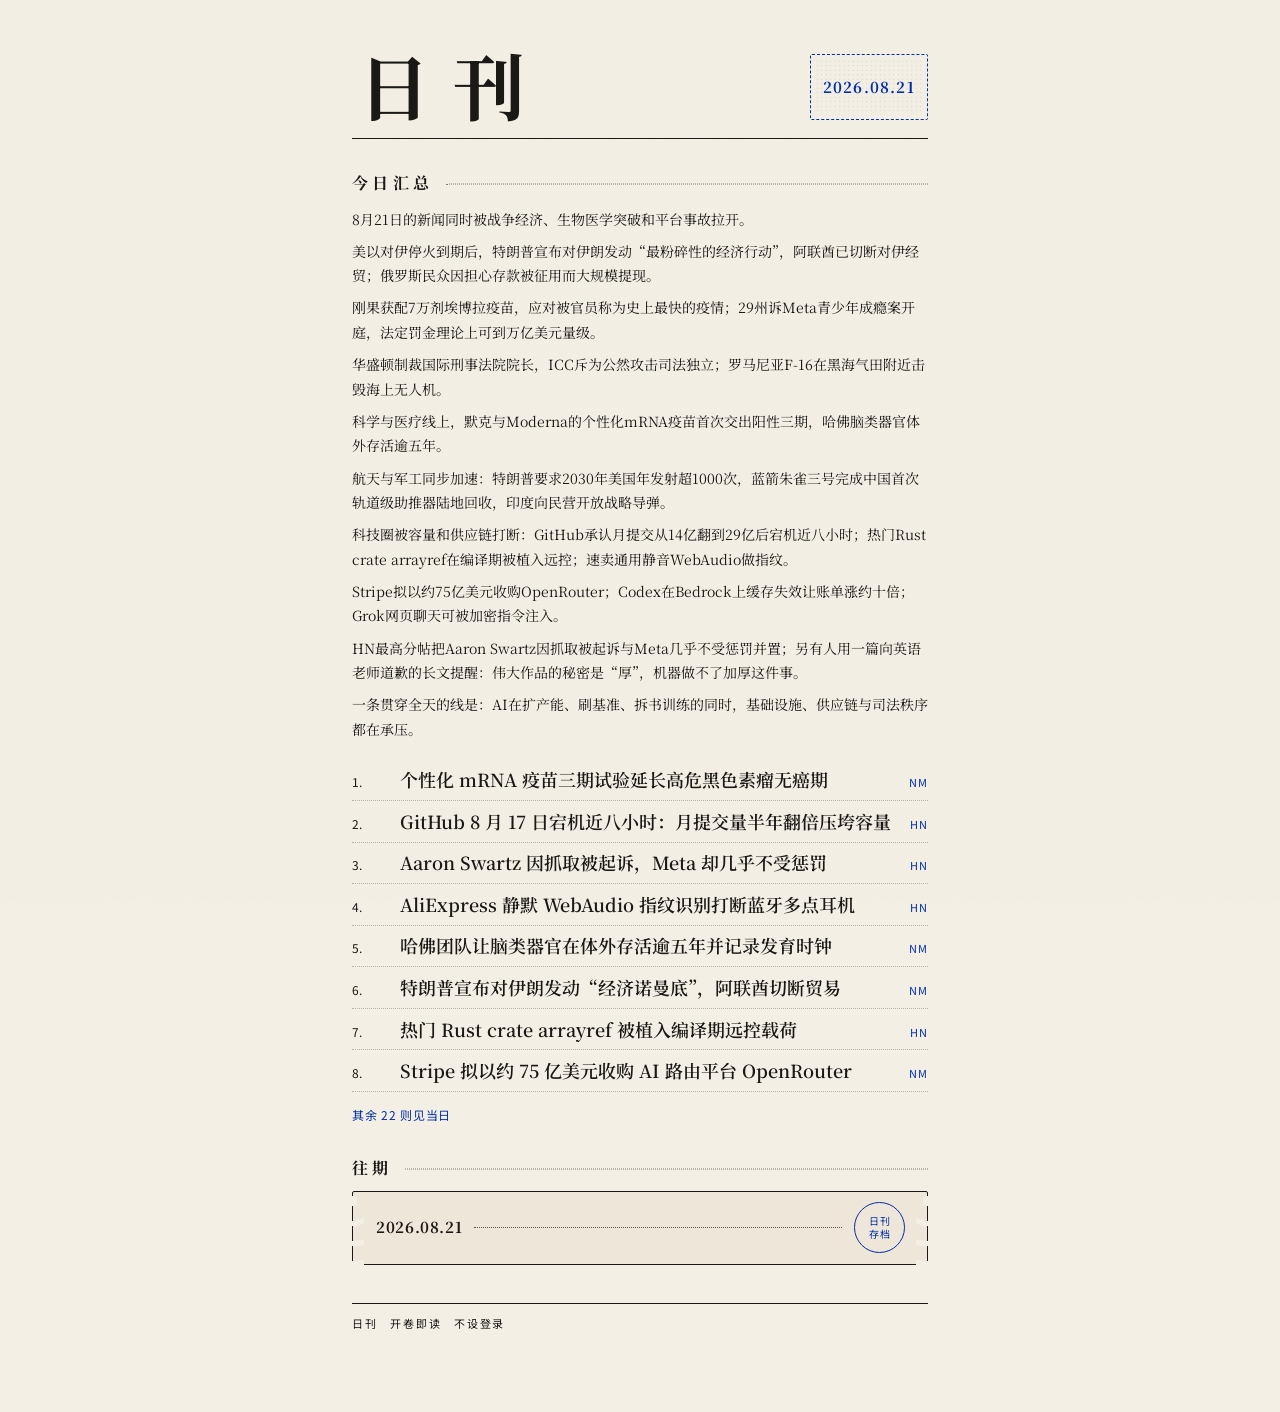
==== index.html @ c726f532 "Add 日刊 static site for 2026-08-21." ====
<!DOCTYPE html>
<html lang="zh-CN">
<head>
  <meta charset="utf-8">
  <meta name="viewport" content="width=device-width, initial-scale=1">
  <title>日刊</title>
  <meta name="description" content="日刊 · 纸本简报">
  <meta name="color-scheme" content="only light">
  <meta name="theme-color" content="#F4EFE4">
  <link rel="icon" href="favicon.svg" type="image/svg+xml">
  <link rel="preconnect" href="https://fonts.googleapis.com">
  <link rel="preconnect" href="https://fonts.gstatic.com" crossorigin>
  <link href="https://fonts.googleapis.com/css2?family=Noto+Sans+SC:wght@400;500;700&amp;family=Noto+Serif+SC:wght@400;600;700&amp;family=Source+Serif+4:ital,wght@1,400;1,600&amp;display=swap" rel="stylesheet">
  <link rel="stylesheet" href="css/style.css">
</head>
<body data-page="home">
  <div class="grain" aria-hidden="true"></div>
  <a class="skip" href="#main">跳到正文</a>
  <div class="page">
    <header class="masthead">
      <h1 class="wordmark"><a href="index.html">日刊</a></h1>
      <div class="stamp" id="stamp" aria-label="日期邮票"></div>
    </header>
    <hr class="rule">
    <main id="main">
      <section class="block" aria-labelledby="digest-h">
        <h2 id="digest-h" class="block__h">今日汇总</h2>
        <div id="digest"><p class="mute">载入中…</p></div>
      </section>
      <section class="block" aria-labelledby="back-h">
        <h2 id="back-h" class="block__h">往期</h2>
        <div id="editions"><p class="mute">载入中…</p></div>
      </section>
    </main>
    <footer class="colophon">
      <hr class="rule">
      <p>日刊　开卷即读　不设登录</p>
    </footer>
  </div>
  <script src="js/site.js"></script>
</body>
</html>
---- css/style.css ----
/* 日刊 · 印刷报纸。Token 与版心见 SPEC。 */
:root {
  --paper: #F4EFE4;
  --paper-2: #EDE6D9;
  --ink: #1A1916;
  --klein: #002FA7;
  --klein-visited: #3D4A8A;
  --rule: #1A1916;
  --serif: "Noto Serif SC", "Source Han Serif SC", "Songti SC", "STSong", serif;
  --sans: "Noto Sans SC", "Source Han Sans SC", "PingFang SC", "Hiragino Sans GB", sans-serif;
  --en: Georgia, "Source Serif 4", "Times New Roman", serif;
}

*,
*::before,
*::after {
  box-sizing: border-box;
}

html {
  background: var(--paper);
  color: var(--ink);
  font-size: 16px;
  -webkit-text-size-adjust: 100%;
}

body {
  margin: 0;
  min-height: 100vh;
  background: var(--paper);
  color: var(--ink);
  font-family: var(--sans);
  font-weight: 400;
  line-height: 1.5;
}

img { max-width: 100%; }

a {
  color: var(--klein);
  text-decoration: none;
}
a:visited { color: var(--klein-visited); }
a:hover {
  text-decoration: underline;
  text-decoration-thickness: 1px;
  text-underline-offset: 0.16em;
}
a:focus-visible { outline: 1px solid var(--klein); outline-offset: 3px; }

.skip {
  position: absolute;
  left: 48px;
  top: -3rem;
  z-index: 8;
  padding: 0.2rem 0.4rem;
  background: var(--paper);
  color: var(--ink);
  font-size: 12px;
}
.skip:focus { top: 0.6rem; }

.grain {
  position: fixed;
  inset: 0;
  z-index: 200;
  pointer-events: none;
  opacity: 0.05;
  mix-blend-mode: multiply;
  background-image: url("../assets/grain.svg");
  background-repeat: repeat;
  background-size: 256px 256px;
}

.page {
  width: min(42rem, 100%);
  margin: 0 auto;
  padding: 48px 48px 80px;
}

.masthead {
  display: flex;
  align-items: flex-end;
  justify-content: space-between;
  gap: 1.5rem;
  padding-bottom: 1.15rem;
}

.masthead--center {
  flex-direction: column;
  align-items: center;
  justify-content: center;
  text-align: center;
  gap: 0.7rem;
  padding-bottom: 1.15rem;
}

.wordmark {
  margin: 0;
  font-family: var(--serif);
  font-weight: 700;
  font-size: clamp(56px, 9vw, 72px);
  line-height: 1;
  letter-spacing: 0.32em;
  text-indent: 0.08em;
  color: var(--ink);
}
.masthead--center .wordmark {
  letter-spacing: 0.42em;
  text-indent: 0.42em;
}
.wordmark a,
.wordmark a:visited,
.wordmark a:hover {
  color: var(--ink);
  text-decoration: none;
}

.stamp {
  position: relative;
  isolation: isolate;
  flex: 0 0 auto;
  min-width: 7.4rem;
  min-height: 4.1rem;
  display: flex;
  flex-direction: column;
  align-items: center;
  justify-content: center;
  padding: 0.55rem 0.7rem 0.5rem;
  border: 1.5px dashed var(--klein);
  border-radius: 2px;
  color: var(--klein);
  background: var(--paper);
}
.stamp::before {
  content: "";
  position: absolute;
  inset: 4px;
  z-index: -1;
  pointer-events: none;
  background-image: radial-gradient(circle, rgba(0, 47, 167, 0.18) 0.55px, transparent 0.7px);
  background-size: 4.5px 4.5px;
}
.stamp__date {
  position: relative;
  font-family: var(--serif);
  font-size: 15px;
  font-weight: 700;
  letter-spacing: 0.08em;
  color: var(--klein);
}
.masthead--center .stamp {
  min-width: 7.1rem;
  min-height: 2.45rem;
  padding: 0.32rem 0.7rem;
}

.rule {
  height: 0;
  border: 0;
  border-top: 1px solid var(--rule);
  margin: 0;
}

.folio {
  display: flex;
  flex-wrap: wrap;
  justify-content: space-between;
  gap: 0.35rem 1.2rem;
  padding: 0.7rem 0 0.15rem;
  font-family: var(--sans);
  font-size: 12px;
  letter-spacing: 0.06em;
  color: var(--ink);
}

.block { margin: 0; }
.block__h {
  display: flex;
  align-items: baseline;
  gap: 0.75rem;
  margin: 2rem 0 0.7rem;
  font-family: var(--serif);
  font-weight: 700;
  font-size: 1rem;
  letter-spacing: 0.28em;
  color: var(--ink);
}
.block__h::after {
  content: "";
  flex: 1 1 auto;
  border-bottom: 1px dotted var(--ink);
  transform: translateY(-0.28em);
  opacity: 0.55;
}

.mute,
.empty {
  margin: 0.8rem 0 1.4rem;
  font-family: var(--sans);
  font-size: 12px;
  letter-spacing: 0.06em;
  color: var(--ink);
}

.lead {
  margin: 0 0 1.15rem;
  font-family: var(--serif);
  font-size: 14px;
  line-height: 1.75;
  color: var(--ink);
}
.lead p { margin: 0 0 0.55em; }
.lead p:last-child { margin-bottom: 0; }

.digest {
  list-style: none;
  margin: 0;
  padding: 0;
}
.digest-row {
  display: grid;
  grid-template-columns: 2.2rem minmax(0, 1fr) auto;
  gap: 0.55rem 0.8rem;
  align-items: baseline;
  padding: 0.48rem 0;
  border-bottom: 1px dotted rgba(26, 25, 22, 0.28);
  color: var(--ink);
  text-decoration: none;
}
.digest-row:visited,
.digest-row:hover {
  color: var(--ink);
  text-decoration: none;
}
.digest-row:hover .digest-row__title {
  text-decoration: underline;
  text-decoration-thickness: 1px;
  text-underline-offset: 0.16em;
}
.digest-row__n {
  font-family: var(--sans);
  font-size: 12px;
  font-variant-numeric: tabular-nums;
  letter-spacing: 0.02em;
}
.digest-row__title {
  font-family: var(--serif);
  font-size: 18px;
  font-weight: 600;
  line-height: 1.4;
}
.tag {
  font-family: var(--sans);
  font-size: 11px;
  letter-spacing: 0.1em;
  color: var(--klein);
}
.more {
  margin: 0.85rem 0 0;
  font-family: var(--sans);
  font-size: 12px;
  letter-spacing: 0.06em;
}
.more a { color: var(--klein); text-decoration: none; }
.more a:hover { text-decoration: underline; text-decoration-thickness: 1px; }

.tickets {
  list-style: none;
  margin: 0.15rem 0 0;
  padding: 0;
}
.tickets > li { margin: 0 0 0.55rem; }
.ticket {
  --stub-paper: var(--paper);
  position: relative;
  display: grid;
  grid-template-columns: auto 1fr auto;
  align-items: center;
  gap: 0.75rem;
  min-height: 3.2rem;
  padding: 0.65rem 1.35rem 0.65rem 1.45rem;
  color: var(--ink);
  text-decoration: none;
  background: var(--paper-2);
  border: 1px solid var(--rule);
  border-radius: 2px;
}
.ticket:visited,
.ticket:hover {
  color: var(--ink);
  text-decoration: none;
}
.ticket:hover .ticket__date { color: var(--klein); }
.ticket::before,
.ticket::after {
  content: "";
  position: absolute;
  top: -1px;
  bottom: -1px;
  width: 12px;
  pointer-events: none;
}
.ticket::before {
  left: -1px;
  background: repeating-radial-gradient(
    circle at 0 10px,
    var(--stub-paper) 0 5px,
    transparent 5.5px 20px
  );
}
.ticket::after {
  right: -1px;
  background: repeating-radial-gradient(
    circle at 12px 10px,
    var(--stub-paper) 0 5px,
    transparent 5.5px 20px
  );
}
.ticket__date {
  font-family: var(--serif);
  font-size: 15px;
  font-weight: 700;
  letter-spacing: 0.04em;
  white-space: nowrap;
}
.ticket__leader {
  height: 0;
  min-width: 1.5rem;
  border-bottom: 1px dotted var(--ink);
  opacity: 0.7;
}
.ticket__seal {
  width: 3.2rem;
  height: 3.2rem;
  border: 1px solid var(--klein);
  border-radius: 50%;
  display: flex;
  align-items: center;
  justify-content: center;
  text-align: center;
  font-family: var(--sans);
  font-size: 10px;
  line-height: 1.25;
  letter-spacing: 0.08em;
  color: var(--klein);
}

.items {
  list-style: none;
  margin: 1.2rem 0 0;
  padding: 0;
}
.item {
  display: grid;
  grid-template-columns: 2.4rem 1fr;
  gap: 0.75rem 1rem;
  padding: 1.25rem 0;
  border-bottom: 1px solid var(--rule);
}
.item__n {
  font-family: var(--serif);
  font-size: 20px;
  font-weight: 700;
  font-variant-numeric: tabular-nums;
  line-height: 1.4;
  padding-top: 0.05rem;
}
.item__title {
  margin: 0 0 0.35rem;
  font-family: var(--serif);
  font-weight: 700;
  font-size: 20px;
  line-height: 1.4;
  color: var(--ink);
}
.item__meta {
  margin: 0 0 0.65rem;
  font-family: var(--sans);
  font-size: 12px;
  letter-spacing: 0.02em;
  color: var(--ink);
}
.item__meta a { color: var(--klein); text-decoration: none; }
.item__meta a:visited { color: var(--klein-visited); }
.item__meta a:hover {
  text-decoration: underline;
  text-decoration-thickness: 1px;
  text-underline-offset: 0.16em;
}
.item__sum {
  margin: 0 0 0.85rem;
  font-family: var(--serif);
  font-size: 14px;
  line-height: 1.75;
}

.quotes { margin: 0.15rem 0 0; }
.quote-pair { margin: 0 0 0.7rem; }
.quote {
  margin: 0 0 0.35rem;
  padding: 0.65rem 0.85rem;
  border-left: 2px solid #002FA7;
  background: #EDE6D9;
  border-radius: 0;
}
.quote p { margin: 0; }
.quote__author {
  display: block;
  margin: 0 0 0.28rem;
  font-family: var(--sans);
  font-size: 11px;
  font-style: normal;
  letter-spacing: 0.04em;
  color: var(--klein);
}
.quote--en {
  font-family: var(--en);
  font-size: 14px;
  font-style: italic;
  line-height: 1.65;
  color: var(--ink);
}
.quote--zh {
  font-family: var(--serif);
  font-size: 14px;
  font-style: normal;
  line-height: 1.7;
  color: var(--ink);
}
.yi {
  display: inline-block;
  margin-right: 0.5em;
  padding: 0 0.3em;
  border: 1px dashed var(--klein);
  border-radius: 1px;
  color: var(--klein);
  font-family: var(--sans);
  font-size: 10px;
  font-style: normal;
  font-weight: 700;
  letter-spacing: 0.12em;
  vertical-align: 0.08em;
}

.colophon { margin-top: 2.4rem; }
.colophon p {
  margin: 0.7rem 0 0;
  font-family: var(--sans);
  font-size: 11px;
  letter-spacing: 0.16em;
  color: var(--ink);
}

@media print {
  .grain, .skip { display: none !important; }
  html, body { background: #fff; }
  .page { width: 100%; padding: 0; }
  a { color: var(--ink); }
}

@media (max-width: 520px) {
  .masthead { flex-wrap: wrap; align-items: flex-start; }
  .wordmark { letter-spacing: 0.22em; }
  .item__title, .item__n { font-size: 18px; }
  .digest-row__title { font-size: 18px; }
}
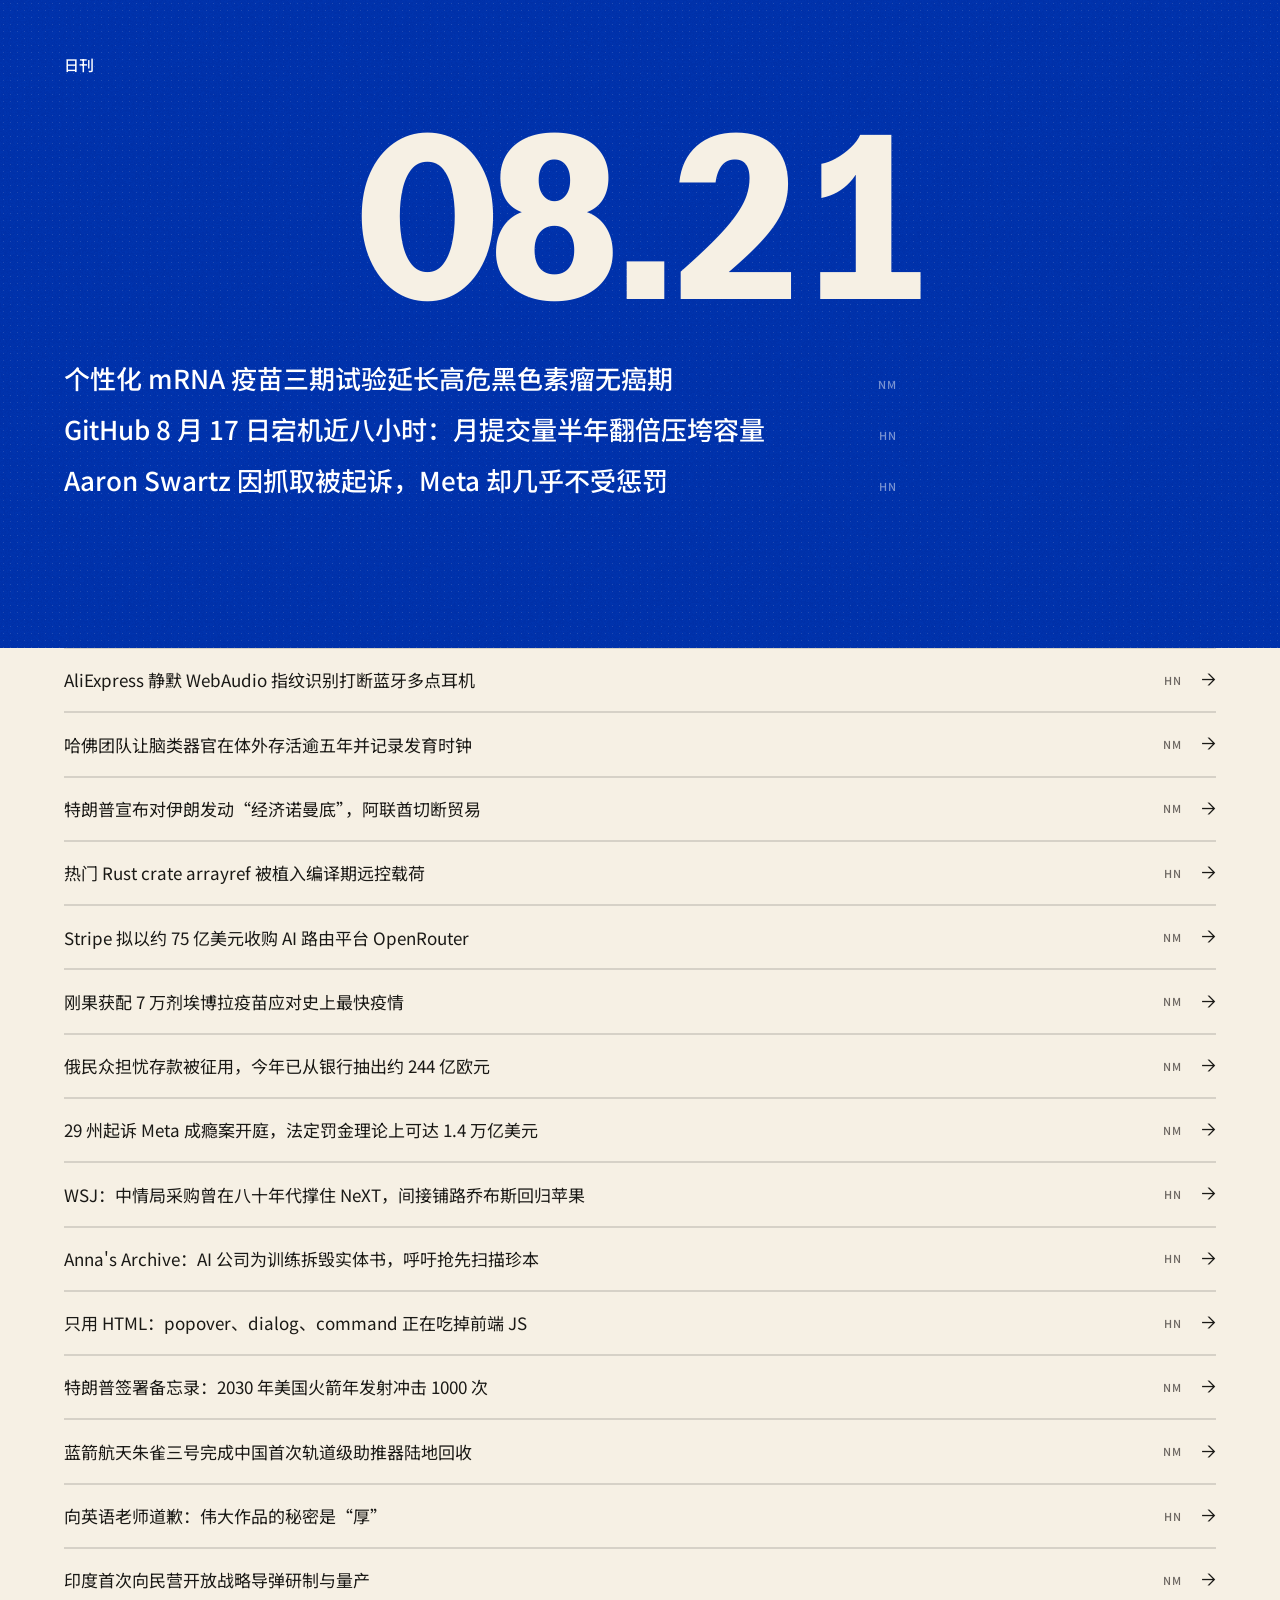
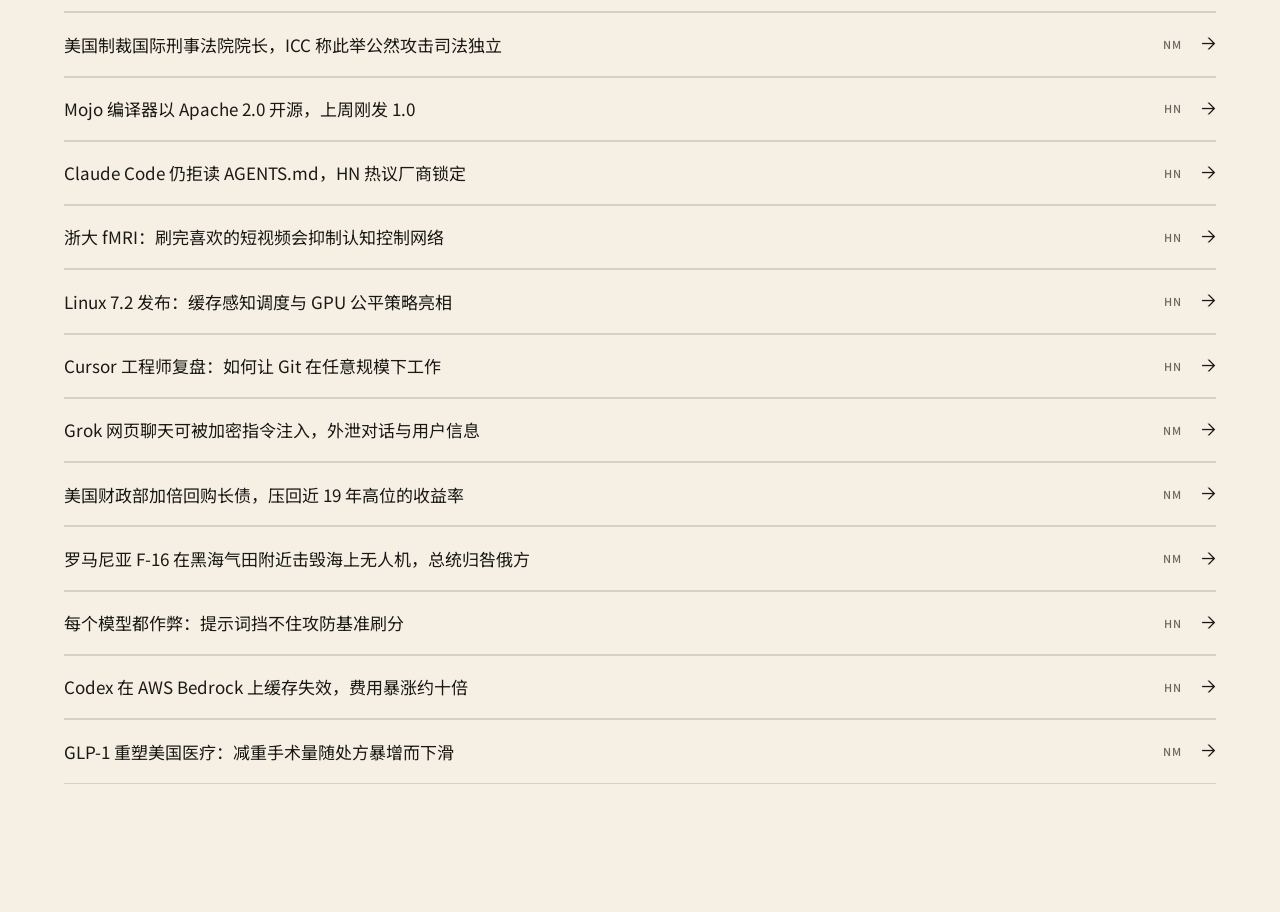
==== commit fdcdacb1: "Rewrite homepage to SPEC-v2 klein-poster; keep 08.21 newspaper day. Homepage now loads css/home.css " ====
--- a/index.html
+++ b/index.html
@@ -4,39 +4,31 @@
   <meta charset="utf-8">
   <meta name="viewport" content="width=device-width, initial-scale=1">
   <title>日刊</title>
-  <meta name="description" content="日刊 · 纸本简报">
+  <meta name="description" content="日刊 · 今日速递">
   <meta name="color-scheme" content="only light">
-  <meta name="theme-color" content="#F4EFE4">
+  <meta name="theme-color" content="#002FA7">
   <link rel="icon" href="favicon.svg" type="image/svg+xml">
   <link rel="preconnect" href="https://fonts.googleapis.com">
   <link rel="preconnect" href="https://fonts.gstatic.com" crossorigin>
-  <link href="https://fonts.googleapis.com/css2?family=Noto+Sans+SC:wght@400;500;700&amp;family=Noto+Serif+SC:wght@400;600;700&amp;family=Source+Serif+4:ital,wght@1,400;1,600&amp;display=swap" rel="stylesheet">
-  <link rel="stylesheet" href="css/style.css">
+  <link href="https://fonts.googleapis.com/css2?family=Instrument+Sans:wght@500;700;800;900&amp;family=Inter+Tight:wght@800;900&amp;family=Noto+Sans+SC:wght@400;500;600&amp;display=swap" rel="stylesheet">
+  <link rel="stylesheet" href="css/home.css">
 </head>
 <body data-page="home">
-  <div class="grain" aria-hidden="true"></div>
   <a class="skip" href="#main">跳到正文</a>
-  <div class="page">
-    <header class="masthead">
-      <h1 class="wordmark"><a href="index.html">日刊</a></h1>
-      <div class="stamp" id="stamp" aria-label="日期邮票"></div>
-    </header>
-    <hr class="rule">
-    <main id="main">
-      <section class="block" aria-labelledby="digest-h">
-        <h2 id="digest-h" class="block__h">今日汇总</h2>
-        <div id="digest"><p class="mute">载入中…</p></div>
-      </section>
-      <section class="block" aria-labelledby="back-h">
-        <h2 id="back-h" class="block__h">往期</h2>
-        <div id="editions"><p class="mute">载入中…</p></div>
-      </section>
-    </main>
-    <footer class="colophon">
-      <hr class="rule">
-      <p>日刊　开卷即读　不设登录</p>
-    </footer>
-  </div>
+  <header class="hero">
+    <div class="hero__dots" aria-hidden="true"></div>
+    <canvas class="hero__sand" id="hero-sand" aria-hidden="true"></canvas>
+    <div class="hero__inner">
+      <h1 class="brand">日刊</h1>
+      <p class="hero__date" id="hero-date"></p>
+      <ol class="hero__heads" id="hero-heads"></ol>
+    </div>
+  </header>
+  <main id="main" class="sheet">
+    <div id="digest"><p class="empty">载入中…</p></div>
+    <nav class="archive" id="editions" aria-label="往期"></nav>
+  </main>
+  <script src="js/stipple.js"></script>
   <script src="js/site.js"></script>
 </body>
 </html>
--- a/css/home.css
+++ b/css/home.css
@@ -0,0 +1,244 @@
+/* 日刊 · klein-poster homepage. Locked to v2-home. Not newspaper. */
+:root {
+  --klein: #002FA7;
+  --klein-deep: #001E70;
+  --paper: #F6F0E4;
+  --ink: #1A1916;
+  --mute: #6B6560;
+  --hero-type: #F6F0E4;
+  --sans: "Noto Sans SC", "Source Han Sans SC", "PingFang SC", "Hiragino Sans GB", sans-serif;
+  --display: "Instrument Sans", "Inter Tight", "Arial Narrow", sans-serif;
+}
+
+*,
+*::before,
+*::after { box-sizing: border-box; }
+
+html {
+  background: var(--paper);
+  color: var(--ink);
+  font-size: 16px;
+  -webkit-text-size-adjust: 100%;
+}
+
+body {
+  margin: 0;
+  min-height: 100vh;
+  background: var(--paper);
+  color: var(--ink);
+  font-family: var(--sans);
+  font-weight: 400;
+  line-height: 1.5;
+}
+
+img { max-width: 100%; }
+
+a {
+  color: var(--klein);
+  text-decoration: none;
+}
+a:visited { color: var(--klein); }
+a:hover { color: var(--klein-deep); }
+a:focus-visible { outline: 1px solid var(--klein); outline-offset: 3px; }
+
+.skip {
+  position: absolute;
+  left: 48px;
+  top: -3rem;
+  z-index: 8;
+  padding: 0.2rem 0.4rem;
+  background: var(--paper);
+  color: var(--ink);
+  font-size: 12px;
+}
+.skip:focus { top: 0.6rem; }
+
+.empty {
+  margin: 1.2rem 0;
+  font-size: 15px;
+  color: var(--mute);
+}
+
+/* —— Hero: full-bleed Klein poster —— */
+.hero {
+  position: relative;
+  isolation: isolate;
+  overflow: hidden;
+  min-height: min(72vh, 760px);
+  padding: 56px 64px 72px;
+  background: var(--klein);
+  color: #fff;
+}
+
+.hero__dots,
+.hero__sand {
+  position: absolute;
+  inset: 0;
+  pointer-events: none;
+}
+
+.hero__dots {
+  z-index: 0;
+  background-image: radial-gradient(
+    circle,
+    rgba(246, 240, 228, 0.12) 0.7px,
+    transparent 0.85px
+  );
+  background-size: 7px 7px;
+}
+
+.hero__sand {
+  z-index: 1;
+  width: 100%;
+  height: 100%;
+  opacity: 0.22;
+  mix-blend-mode: overlay;
+}
+
+.hero__inner {
+  position: relative;
+  z-index: 2;
+}
+
+.brand {
+  margin: 0;
+  font-family: var(--sans);
+  font-size: 15px;
+  font-weight: 500;
+  letter-spacing: 0;
+  color: #fff;
+  line-height: 1.2;
+}
+
+.hero__date {
+  margin: 0.22em 0 0.18em;
+  font-family: var(--display);
+  font-size: clamp(88px, 20vw, 228px);
+  font-weight: 800;
+  letter-spacing: -0.045em;
+  line-height: 0.82;
+  text-align: center;
+  color: var(--hero-type);
+  font-variant-numeric: tabular-nums;
+}
+
+.hero__heads {
+  list-style: none;
+  margin: 2.2rem 0 0;
+  padding: 0;
+  max-width: 52rem;
+}
+
+.hero__heads a,
+.hero__heads a:visited,
+.hero__heads a:hover {
+  display: flex;
+  align-items: baseline;
+  justify-content: space-between;
+  gap: 1.25rem 2rem;
+  padding: 0.42rem 0;
+  color: #fff;
+  text-decoration: none;
+}
+
+.hero__title {
+  font-family: var(--sans);
+  font-size: clamp(20px, 2.1vw, 26px);
+  font-weight: 500;
+  line-height: 1.45;
+}
+
+.hero__heads .tag {
+  flex: 0 0 auto;
+  font-family: var(--sans);
+  font-size: 11px;
+  font-weight: 500;
+  letter-spacing: 0.04em;
+  color: rgba(255, 255, 255, 0.48);
+  line-height: 1.45;
+}
+
+/* —— Cream list —— */
+.sheet {
+  background: var(--paper);
+  padding: 0 64px 80px;
+}
+
+.digest {
+  list-style: none;
+  margin: 0;
+  padding: 0;
+}
+
+.digest-row,
+.digest-row:visited,
+.digest-row:hover {
+  display: grid;
+  grid-template-columns: minmax(0, 1fr) auto auto;
+  gap: 1rem 1.25rem;
+  align-items: center;
+  padding: 1.15rem 0;
+  border-bottom: 1px solid rgba(26, 25, 22, 0.14);
+  color: var(--ink);
+  text-decoration: none;
+}
+
+.digest-row:first-child { border-top: 1px solid rgba(26, 25, 22, 0.14); }
+
+.digest-row__title {
+  font-family: var(--sans);
+  font-size: 17px;
+  font-weight: 400;
+  line-height: 1.5;
+}
+
+.digest-row .tag {
+  font-family: var(--sans);
+  font-size: 11px;
+  font-weight: 500;
+  letter-spacing: 0.04em;
+  color: var(--mute);
+}
+
+.digest-row__go {
+  font-family: var(--display);
+  font-size: 18px;
+  color: var(--ink);
+  line-height: 1;
+}
+
+.digest-row:hover .digest-row__title {
+  text-decoration: underline;
+  text-underline-offset: 0.18em;
+  text-decoration-thickness: 1px;
+}
+
+.archive {
+  display: flex;
+  flex-wrap: wrap;
+  gap: 1rem 1.75rem;
+  padding: 48px 0 0;
+}
+
+.archive a,
+.archive a:visited {
+  font-family: var(--display);
+  font-size: 18px;
+  font-weight: 500;
+  letter-spacing: -0.02em;
+  color: var(--klein);
+  text-decoration: none;
+  font-variant-numeric: tabular-nums;
+}
+
+.archive a:hover { color: var(--klein-deep); }
+
+@media (max-width: 720px) {
+  .hero { padding: 36px 22px 48px; min-height: 0; }
+  .sheet { padding: 0 22px 64px; }
+  .hero__date { font-size: clamp(72px, 28vw, 140px); text-align: left; }
+  .hero__heads { margin-top: 1.4rem; }
+  .hero__title { font-size: 18px; }
+  .digest-row { padding: 1rem 0; }
+  .digest-row__title { font-size: 16px; }
+}
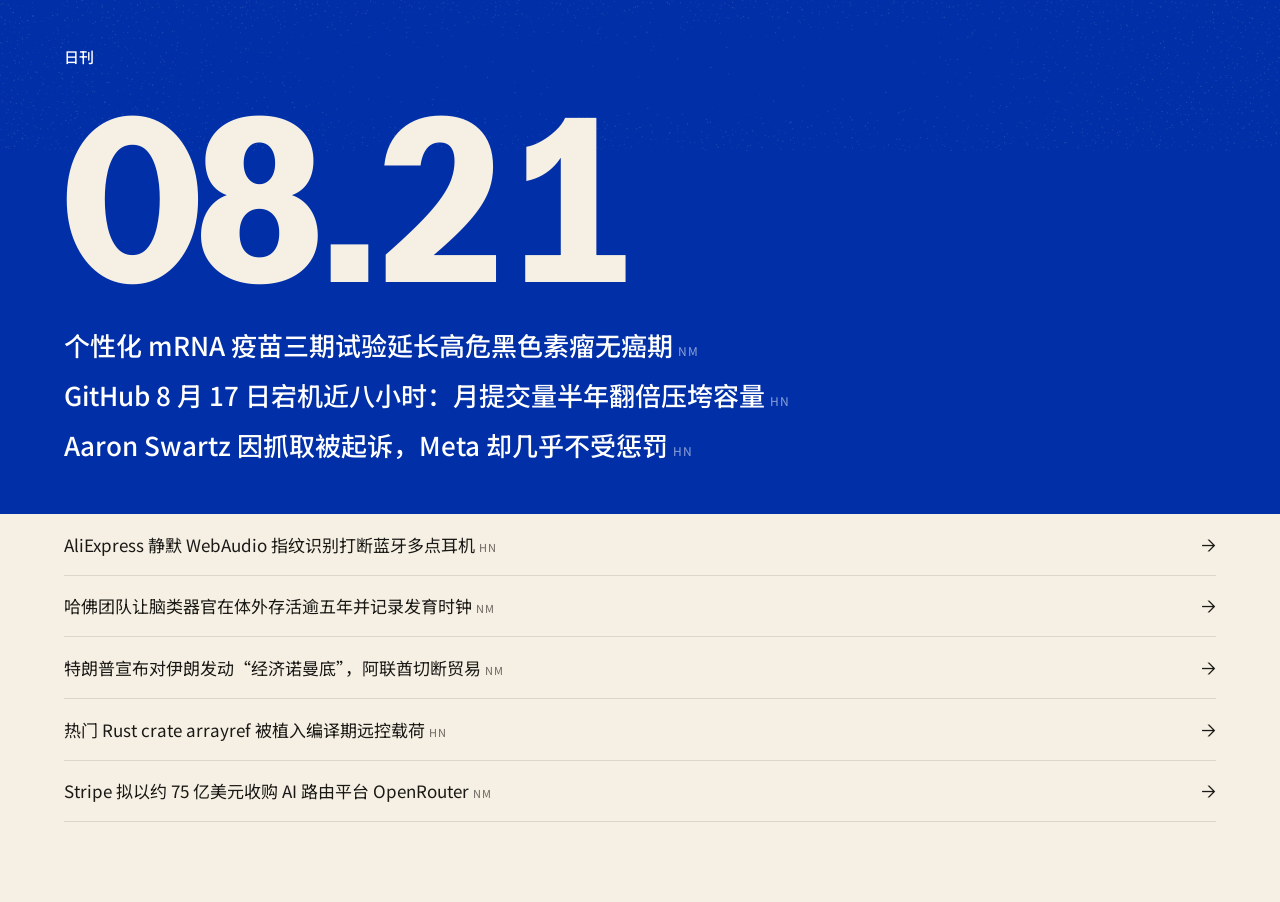
==== commit e7d9c6ed: "Lock homepage to v2-home: left date, hugging hero, one light stipple. Date sits under 日刊; Klein fiel" ====
--- a/index.html
+++ b/index.html
@@ -16,8 +16,7 @@
 <body data-page="home">
   <a class="skip" href="#main">跳到正文</a>
   <header class="hero">
-    <div class="hero__dots" aria-hidden="true"></div>
-    <canvas class="hero__sand" id="hero-sand" aria-hidden="true"></canvas>
+    <canvas class="hero__stipple" id="hero-stipple" aria-hidden="true"></canvas>
     <div class="hero__inner">
       <h1 class="brand">日刊</h1>
       <p class="hero__date" id="hero-date"></p>
--- a/css/home.css
+++ b/css/home.css
@@ -59,45 +59,28 @@
   color: var(--mute);
 }
 
-/* —— Hero: full-bleed Klein poster —— */
+/* —— Hero: hug date + 3 headlines. No 72vh field. —— */
 .hero {
   position: relative;
   isolation: isolate;
   overflow: hidden;
-  min-height: min(72vh, 760px);
-  padding: 56px 64px 72px;
+  padding: 48px 64px 44px;
   background: var(--klein);
   color: #fff;
 }
 
-.hero__dots,
-.hero__sand {
+.hero__stipple {
   position: absolute;
   inset: 0;
-  pointer-events: none;
-}
-
-.hero__dots {
   z-index: 0;
-  background-image: radial-gradient(
-    circle,
-    rgba(246, 240, 228, 0.12) 0.7px,
-    transparent 0.85px
-  );
-  background-size: 7px 7px;
-}
-
-.hero__sand {
-  z-index: 1;
   width: 100%;
   height: 100%;
-  opacity: 0.22;
-  mix-blend-mode: overlay;
+  pointer-events: none;
 }
 
 .hero__inner {
   position: relative;
-  z-index: 2;
+  z-index: 1;
 }
 
 .brand {
@@ -111,32 +94,29 @@
 }
 
 .hero__date {
-  margin: 0.22em 0 0.18em;
+  margin: 0.18em 0 0.1em;
   font-family: var(--display);
   font-size: clamp(88px, 20vw, 228px);
   font-weight: 800;
   letter-spacing: -0.045em;
   line-height: 0.82;
-  text-align: center;
+  text-align: left;
+  white-space: nowrap;
   color: var(--hero-type);
   font-variant-numeric: tabular-nums;
 }
 
 .hero__heads {
   list-style: none;
-  margin: 2.2rem 0 0;
+  margin: 1.65rem 0 0;
   padding: 0;
-  max-width: 52rem;
 }
 
 .hero__heads a,
 .hero__heads a:visited,
 .hero__heads a:hover {
-  display: flex;
-  align-items: baseline;
-  justify-content: space-between;
-  gap: 1.25rem 2rem;
-  padding: 0.42rem 0;
+  display: block;
+  padding: 0.38rem 0;
   color: #fff;
   text-decoration: none;
 }
@@ -148,14 +128,13 @@
   line-height: 1.45;
 }
 
-.hero__heads .tag {
-  flex: 0 0 auto;
-  font-family: var(--sans);
-  font-size: 11px;
-  font-weight: 500;
+.hero__title .tag {
+  font-family: var(--sans);
+  font-size: 12px;
+  font-weight: 400;
   letter-spacing: 0.04em;
-  color: rgba(255, 255, 255, 0.48);
-  line-height: 1.45;
+  color: rgba(255, 255, 255, 0.55);
+  margin-left: 0.45em;
 }
 
 /* —— Cream list —— */
@@ -173,31 +152,31 @@
 .digest-row,
 .digest-row:visited,
 .digest-row:hover {
-  display: grid;
-  grid-template-columns: minmax(0, 1fr) auto auto;
-  gap: 1rem 1.25rem;
-  align-items: center;
-  padding: 1.15rem 0;
-  border-bottom: 1px solid rgba(26, 25, 22, 0.14);
-  color: var(--ink);
-  text-decoration: none;
-}
-
-.digest-row:first-child { border-top: 1px solid rgba(26, 25, 22, 0.14); }
+  display: flex;
+  align-items: baseline;
+  justify-content: space-between;
+  gap: 1.5rem;
+  padding: 1.1rem 0;
+  border-bottom: 1px solid rgba(26, 25, 22, 0.12);
+  color: var(--ink);
+  text-decoration: none;
+}
 
 .digest-row__title {
+  min-width: 0;
   font-family: var(--sans);
   font-size: 17px;
   font-weight: 400;
   line-height: 1.5;
 }
 
-.digest-row .tag {
+.digest-row__title .tag {
   font-family: var(--sans);
   font-size: 11px;
-  font-weight: 500;
+  font-weight: 400;
   letter-spacing: 0.04em;
   color: var(--mute);
+  margin-left: 0.4em;
 }
 
 .digest-row__go {
@@ -215,10 +194,12 @@
 
 .archive {
   display: flex;
-  flex-wrap: wrap;
-  gap: 1rem 1.75rem;
-  padding: 48px 0 0;
-}
+  flex-wrap: nowrap;
+  gap: 0 1.65rem;
+  padding: 44px 0 0;
+}
+
+.archive:empty { display: none; }
 
 .archive a,
 .archive a:visited {
@@ -234,11 +215,12 @@
 .archive a:hover { color: var(--klein-deep); }
 
 @media (max-width: 720px) {
-  .hero { padding: 36px 22px 48px; min-height: 0; }
-  .sheet { padding: 0 22px 64px; }
-  .hero__date { font-size: clamp(72px, 28vw, 140px); text-align: left; }
-  .hero__heads { margin-top: 1.4rem; }
+  .hero { padding: 32px 22px 36px; }
+  .sheet { padding: 0 22px 56px; }
+  .hero__date { font-size: clamp(72px, 28vw, 140px); }
+  .hero__heads { margin-top: 1.25rem; }
   .hero__title { font-size: 18px; }
-  .digest-row { padding: 1rem 0; }
+  .digest-row { padding: 0.95rem 0; }
   .digest-row__title { font-size: 16px; }
-}
+  .archive { flex-wrap: wrap; gap: 0.7rem 1.25rem; padding-top: 32px; }
+}
